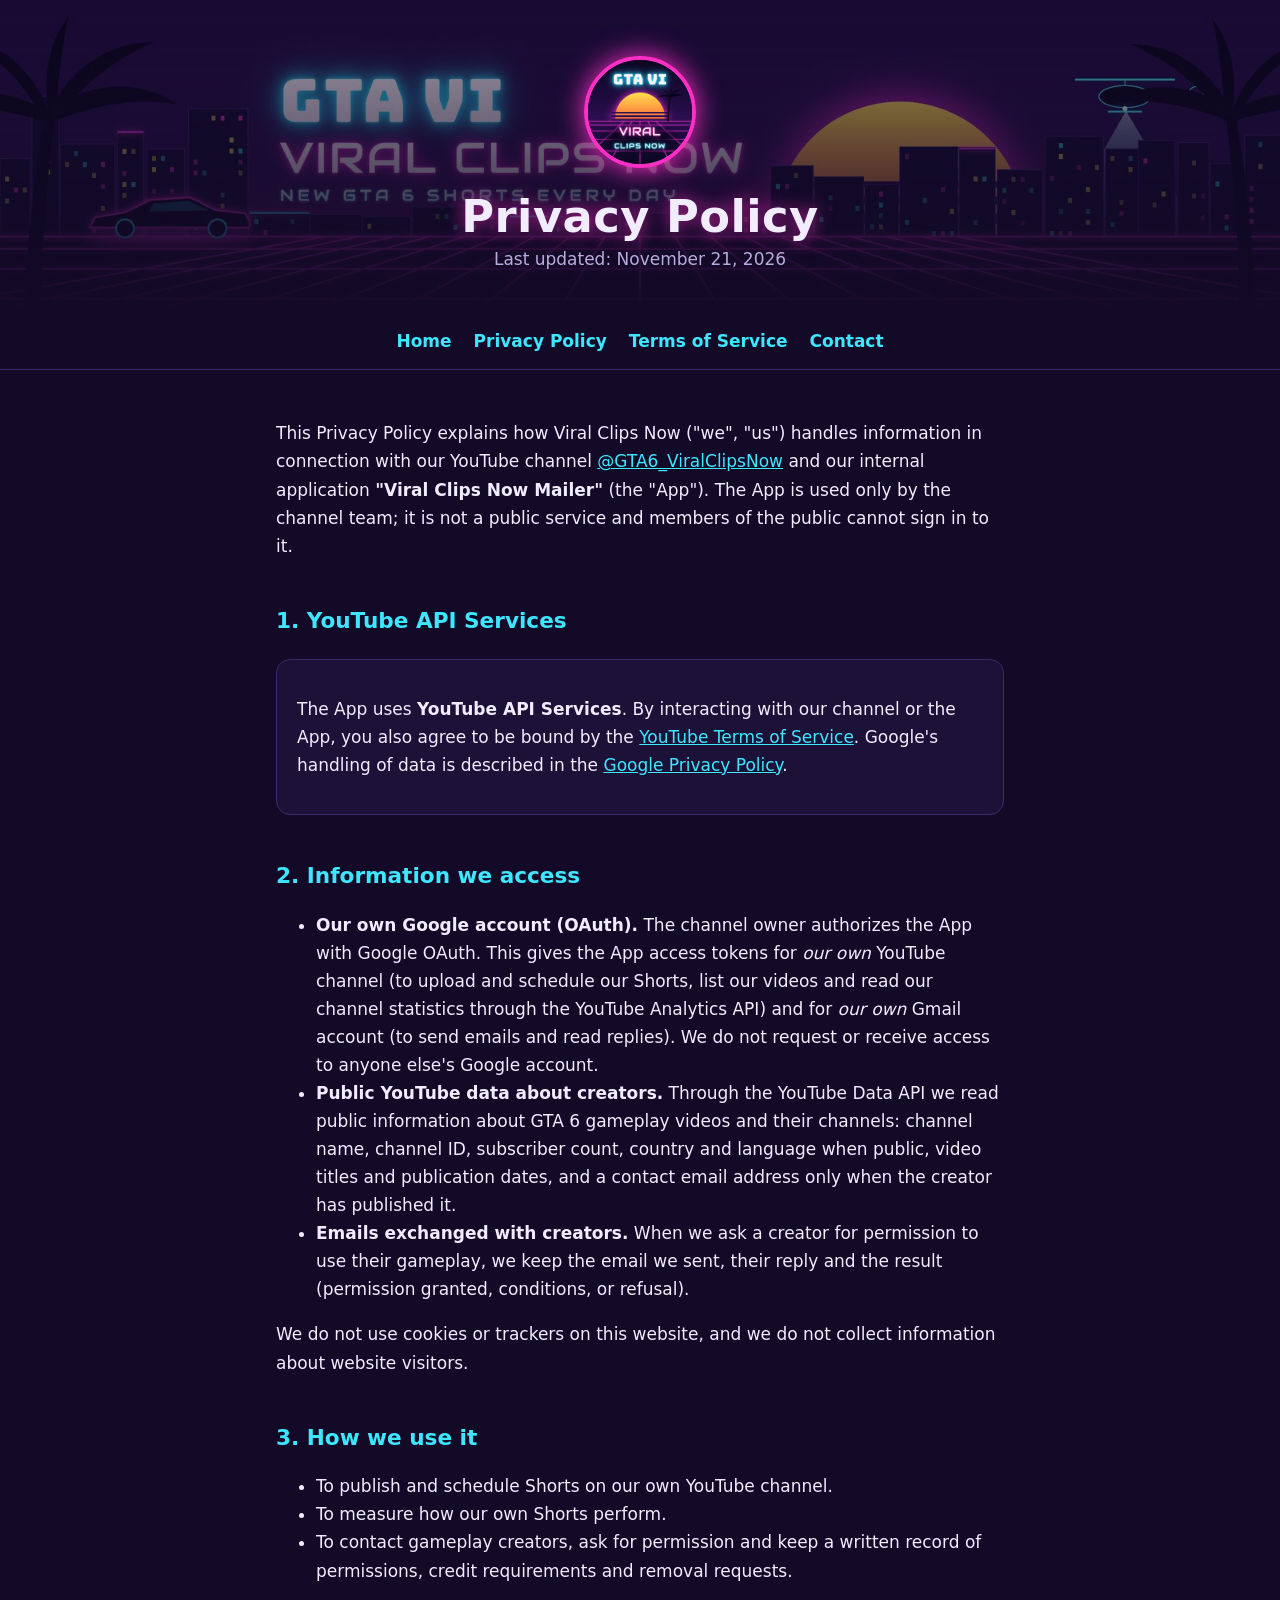
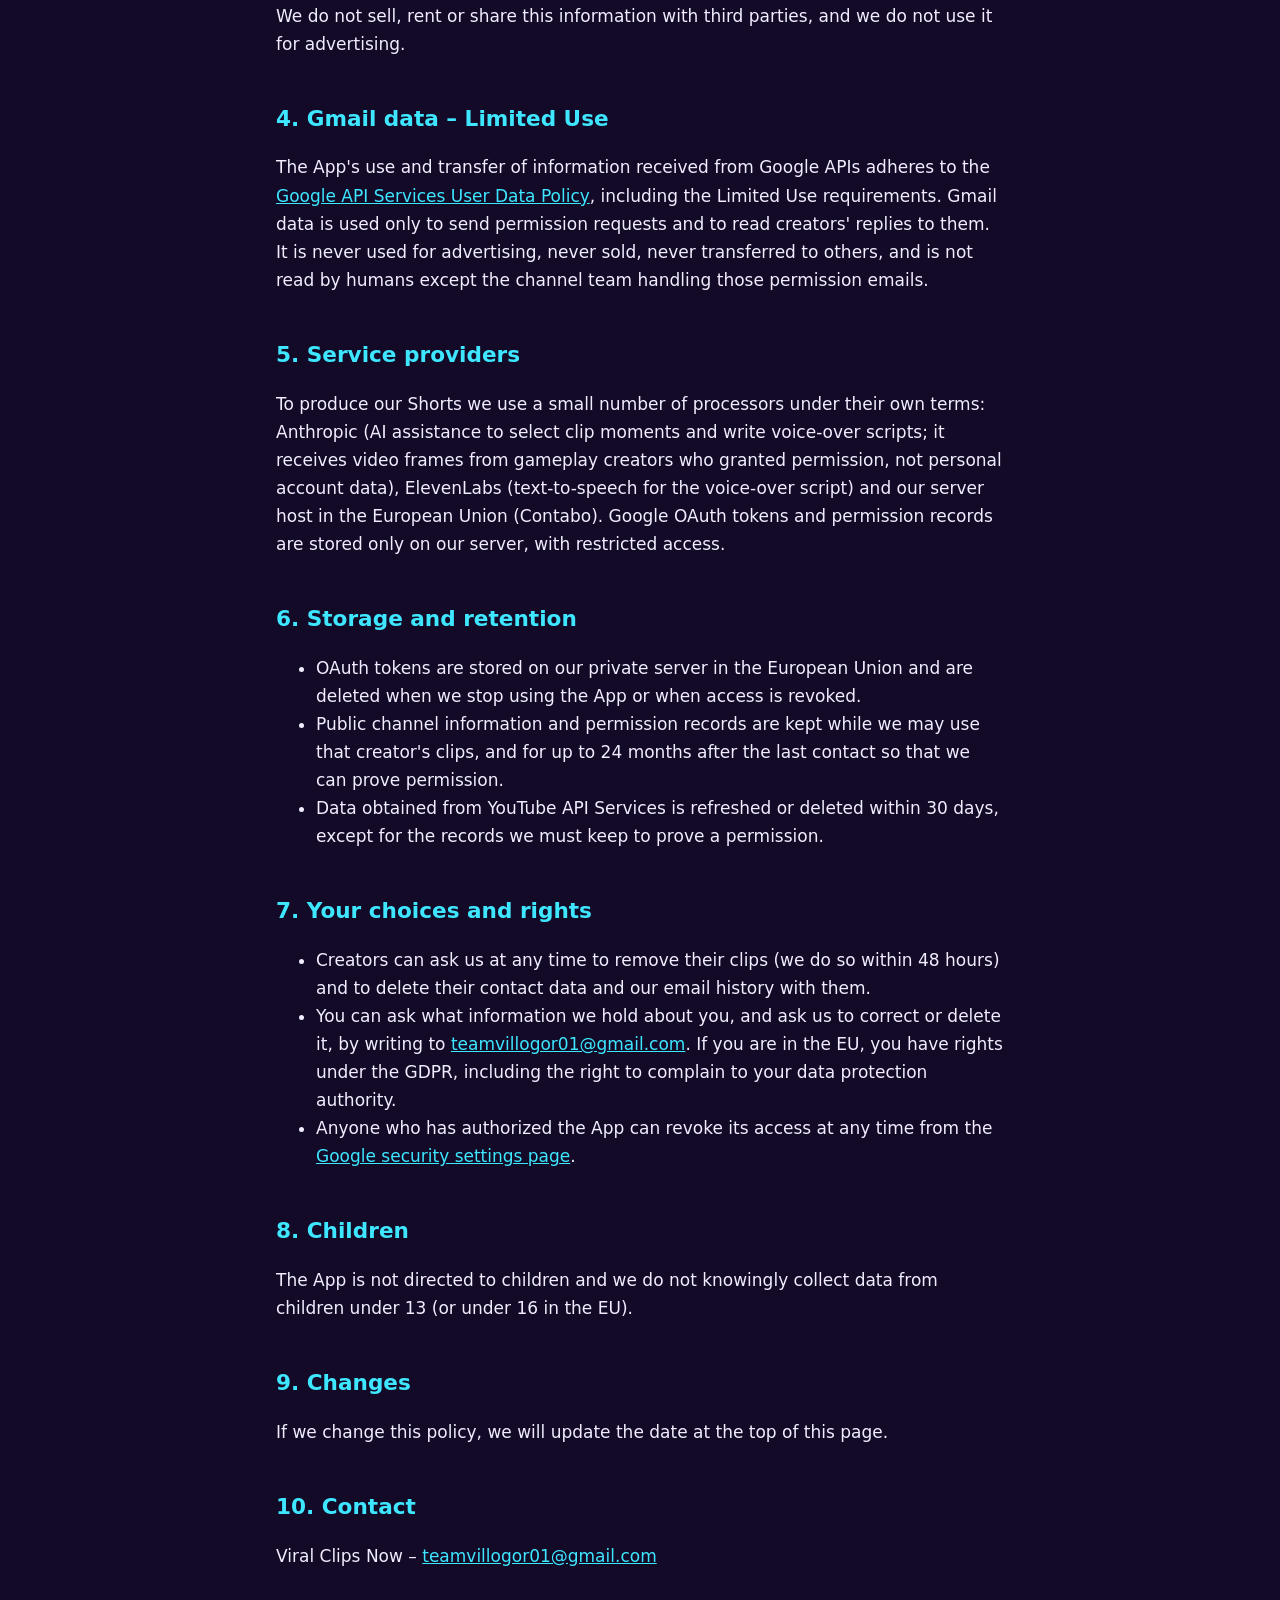
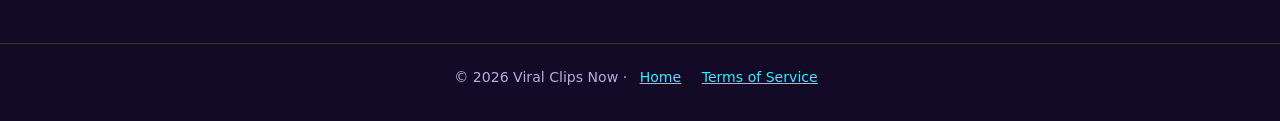
==== privacy.html @ bbd118c8 "Web de Viral Clips Now: inicio, privacidad y condiciones" ====
<!doctype html>
<html lang="en">
<head>
<meta charset="utf-8">
<meta name="viewport" content="width=device-width, initial-scale=1">
<title>Privacy Policy – Viral Clips Now</title>
<meta name="description" content="Privacy Policy of Viral Clips Now and its internal tool, Viral Clips Now Mailer.">
<link rel="icon" href="favicon.png">
<link rel="stylesheet" href="estilo.css">
</head>
<body>
<header class="cab">
  <img src="logo.jpg" alt="Viral Clips Now logo">
  <h1>Privacy Policy</h1>
  <p>Last updated: November 21, 2026</p>
</header>
<nav>
  <a href="index.html">Home</a>
  <a href="privacy.html">Privacy Policy</a>
  <a href="terms.html">Terms of Service</a>
  <a href="index.html#contact">Contact</a>
</nav>
<main>
  <p>This Privacy Policy explains how Viral Clips Now ("we", "us") handles information in connection with our YouTube channel <a href="https://www.youtube.com/@GTA6_ViralClipsNow">@GTA6_ViralClipsNow</a> and our internal application <strong>"Viral Clips Now Mailer"</strong> (the "App"). The App is used only by the channel team; it is not a public service and members of the public cannot sign in to it.</p>

  <h2>1. YouTube API Services</h2>
  <div class="caja">
    <p>The App uses <strong>YouTube API Services</strong>. By interacting with our channel or the App, you also agree to be bound by the <a href="https://www.youtube.com/t/terms">YouTube Terms of Service</a>. Google's handling of data is described in the <a href="https://policies.google.com/privacy">Google Privacy Policy</a>.</p>
  </div>

  <h2>2. Information we access</h2>
  <ul>
    <li><strong>Our own Google account (OAuth).</strong> The channel owner authorizes the App with Google OAuth. This gives the App access tokens for <em>our own</em> YouTube channel (to upload and schedule our Shorts, list our videos and read our channel statistics through the YouTube Analytics API) and for <em>our own</em> Gmail account (to send emails and read replies). We do not request or receive access to anyone else's Google account.</li>
    <li><strong>Public YouTube data about creators.</strong> Through the YouTube Data API we read public information about GTA 6 gameplay videos and their channels: channel name, channel ID, subscriber count, country and language when public, video titles and publication dates, and a contact email address only when the creator has published it.</li>
    <li><strong>Emails exchanged with creators.</strong> When we ask a creator for permission to use their gameplay, we keep the email we sent, their reply and the result (permission granted, conditions, or refusal).</li>
  </ul>
  <p>We do not use cookies or trackers on this website, and we do not collect information about website visitors.</p>

  <h2>3. How we use it</h2>
  <ul>
    <li>To publish and schedule Shorts on our own YouTube channel.</li>
    <li>To measure how our own Shorts perform.</li>
    <li>To contact gameplay creators, ask for permission and keep a written record of permissions, credit requirements and removal requests.</li>
  </ul>
  <p>We do not sell, rent or share this information with third parties, and we do not use it for advertising.</p>

  <h2>4. Gmail data – Limited Use</h2>
  <p>The App's use and transfer of information received from Google APIs adheres to the <a href="https://developers.google.com/terms/api-services-user-data-policy">Google API Services User Data Policy</a>, including the Limited Use requirements. Gmail data is used only to send permission requests and to read creators' replies to them. It is never used for advertising, never sold, never transferred to others, and is not read by humans except the channel team handling those permission emails.</p>

  <h2>5. Service providers</h2>
  <p>To produce our Shorts we use a small number of processors under their own terms: Anthropic (AI assistance to select clip moments and write voice-over scripts; it receives video frames from gameplay creators who granted permission, not personal account data), ElevenLabs (text-to-speech for the voice-over script) and our server host in the European Union (Contabo). Google OAuth tokens and permission records are stored only on our server, with restricted access.</p>

  <h2>6. Storage and retention</h2>
  <ul>
    <li>OAuth tokens are stored on our private server in the European Union and are deleted when we stop using the App or when access is revoked.</li>
    <li>Public channel information and permission records are kept while we may use that creator's clips, and for up to 24 months after the last contact so that we can prove permission.</li>
    <li>Data obtained from YouTube API Services is refreshed or deleted within 30 days, except for the records we must keep to prove a permission.</li>
  </ul>

  <h2>7. Your choices and rights</h2>
  <ul>
    <li>Creators can ask us at any time to remove their clips (we do so within 48 hours) and to delete their contact data and our email history with them.</li>
    <li>You can ask what information we hold about you, and ask us to correct or delete it, by writing to <a href="mailto:teamvillogor01@gmail.com">teamvillogor01@gmail.com</a>. If you are in the EU, you have rights under the GDPR, including the right to complain to your data protection authority.</li>
    <li>Anyone who has authorized the App can revoke its access at any time from the <a href="https://security.google.com/settings/security/permissions">Google security settings page</a>.</li>
  </ul>

  <h2>8. Children</h2>
  <p>The App is not directed to children and we do not knowingly collect data from children under 13 (or under 16 in the EU).</p>

  <h2>9. Changes</h2>
  <p>If we change this policy, we will update the date at the top of this page.</p>

  <h2>10. Contact</h2>
  <p>Viral Clips Now – <a href="mailto:teamvillogor01@gmail.com">teamvillogor01@gmail.com</a></p>
</main>
<footer>
  © 2026 Viral Clips Now ·
  <a href="index.html">Home</a>
  <a href="terms.html">Terms of Service</a>
</footer>
</body>
</html>
---- estilo.css ----
:root {
  --fondo: #120a26;
  --panel: #1c1238;
  --linea: #3b2a6b;
  --texto: #f1ecff;
  --tenue: #b8acdf;
  --rosa: #ff2ec4;
  --turquesa: #3ee6ff;
}
* { box-sizing: border-box; }
html { -webkit-text-size-adjust: 100%; }
body {
  margin: 0;
  background: var(--fondo);
  color: var(--texto);
  font: 17px/1.65 system-ui, -apple-system, "Segoe UI", Roboto, sans-serif;
}
a { color: var(--turquesa); }
a:hover { color: var(--rosa); }
.cab {
  background: linear-gradient(180deg, rgba(18,10,38,.35), var(--fondo)), url("banner.jpg") center / cover no-repeat;
  padding: 56px 16px 40px;
  text-align: center;
}
.cab img { width: 112px; height: 112px; border-radius: 50%; border: 4px solid var(--rosa); box-shadow: 0 0 28px var(--rosa); }
.cab h1 { margin: 16px 0 4px; font-size: clamp(1.9rem, 6vw, 2.8rem); line-height: 1.1; letter-spacing: .01em; text-shadow: 0 0 18px rgba(255,46,196,.7); }
.cab p { margin: 0; color: var(--tenue); }
nav { display: flex; justify-content: center; flex-wrap: wrap; gap: 8px 22px; padding: 14px 16px; border-bottom: 1px solid var(--linea); }
nav a { text-decoration: none; font-weight: 600; }
main { max-width: 760px; margin: 0 auto; padding: 32px 16px 56px; }
h2 { margin: 2em 0 .4em; font-size: 1.35rem; color: var(--turquesa); }
h2:first-child { margin-top: 0; }
.caja { background: var(--panel); border: 1px solid var(--linea); border-radius: 14px; padding: 18px 20px; margin: 1.2em 0; }
.boton {
  display: inline-block; margin-top: 8px; padding: 12px 22px; border-radius: 999px; text-decoration: none; font-weight: 700;
  background: var(--rosa); color: #fff; box-shadow: 0 0 18px rgba(255,46,196,.6);
}
.boton:hover { color: #fff; filter: brightness(1.1); }
.nota { color: var(--tenue); font-size: .92rem; }
footer { border-top: 1px solid var(--linea); padding: 22px 16px 32px; text-align: center; color: var(--tenue); font-size: .88rem; }
footer a { margin: 0 8px; }
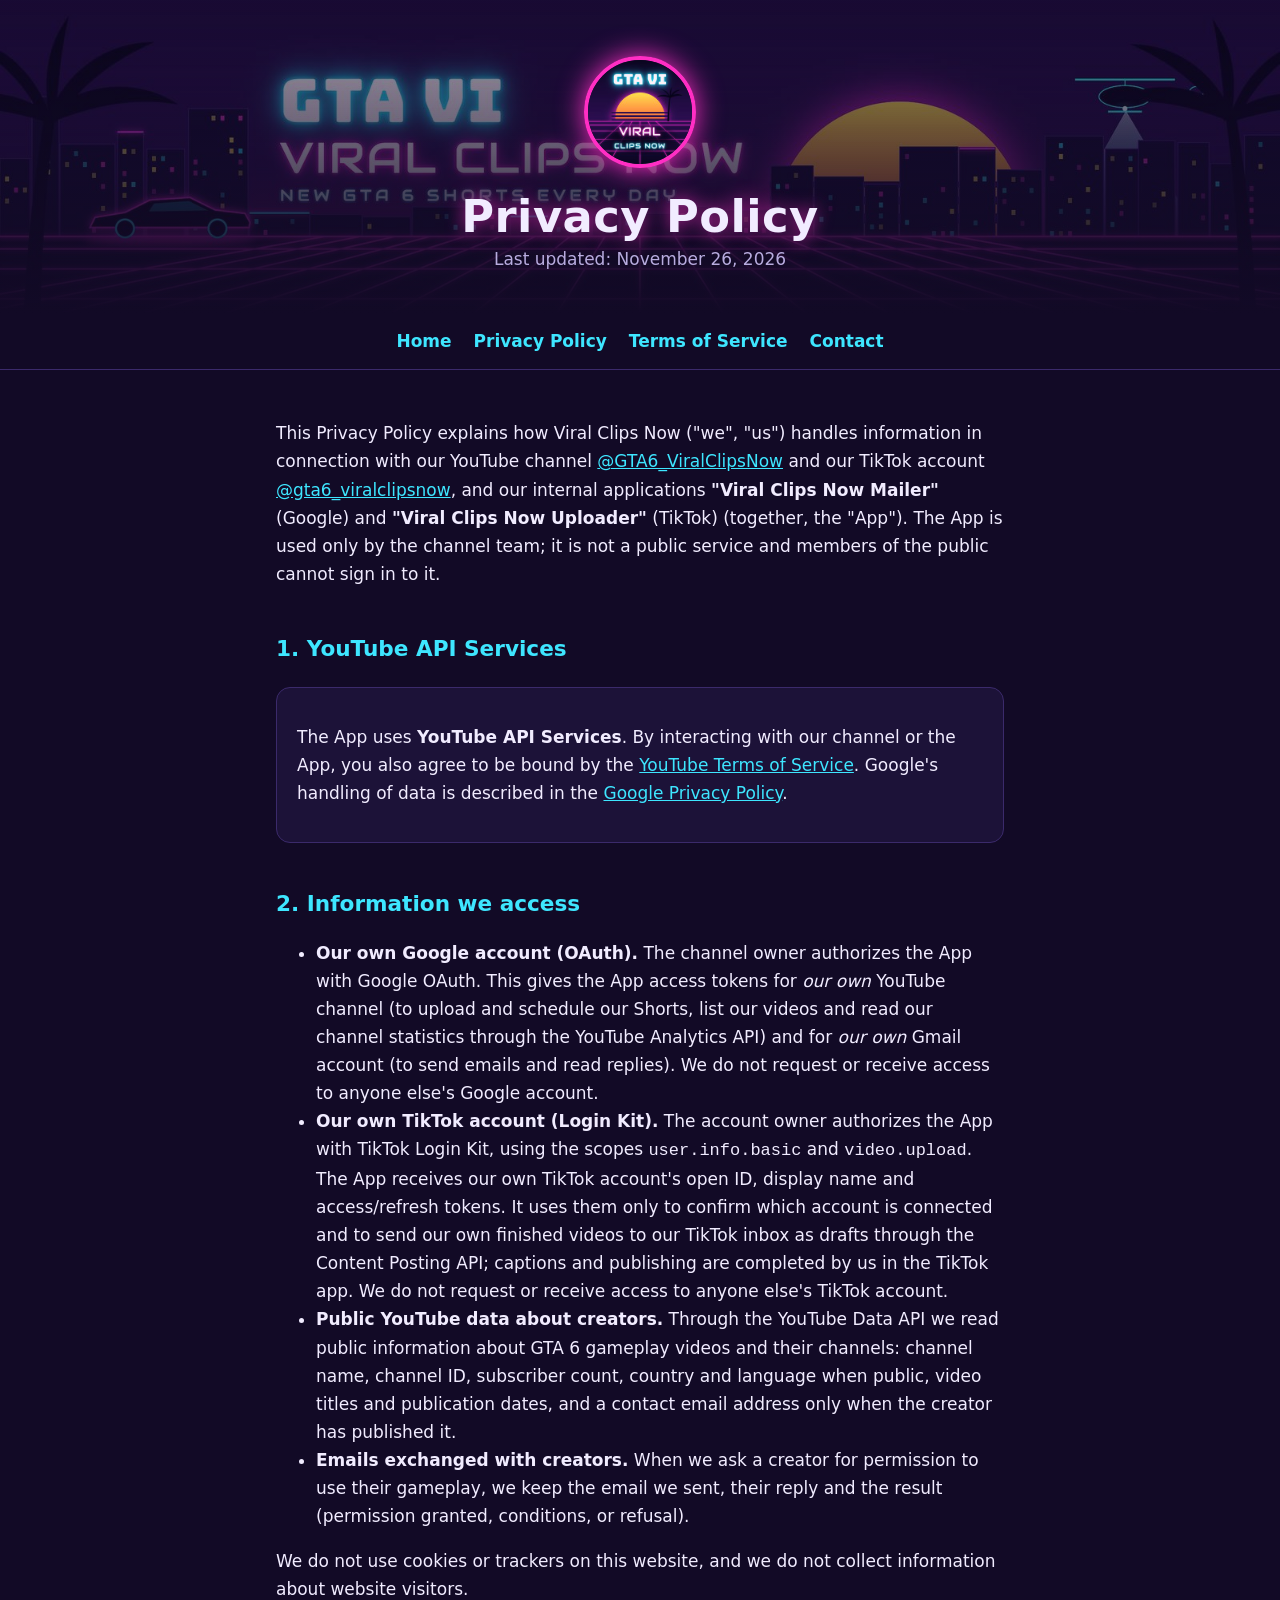
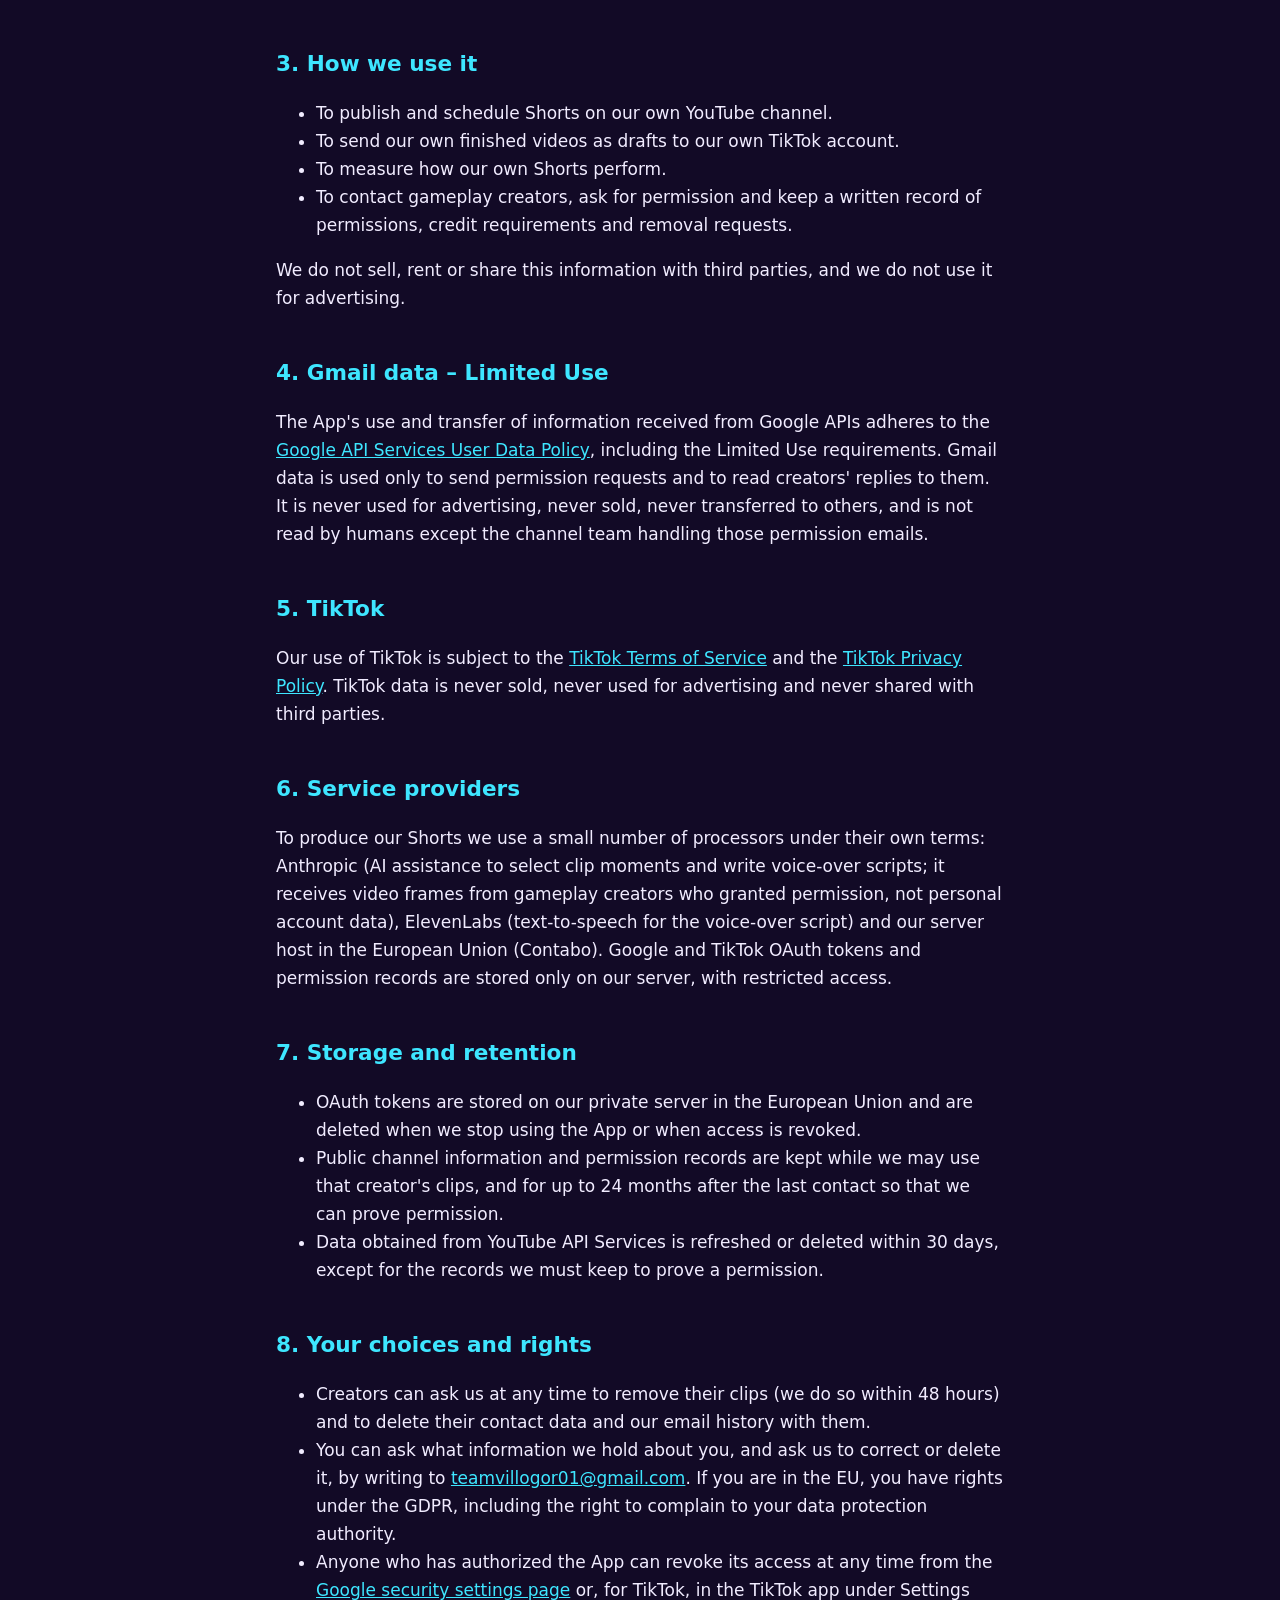
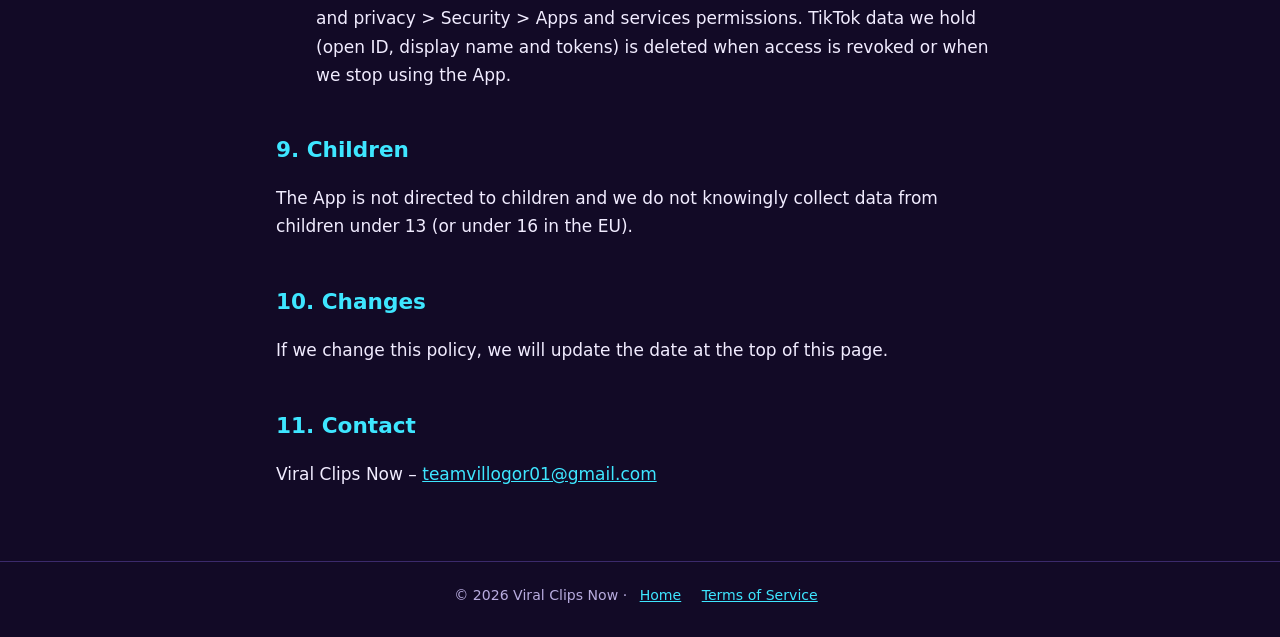
==== commit 8e6d4ddd: "Add TikTok (Viral Clips Now Uploader) to privacy policy and terms Co-Authored-By: Claude Opus 5.5 <n" ====
--- a/privacy.html
+++ b/privacy.html
@@ -12,7 +12,7 @@
 <header class="cab">
   <img src="logo.jpg" alt="Viral Clips Now logo">
   <h1>Privacy Policy</h1>
-  <p>Last updated: November 21, 2026</p>
+  <p>Last updated: November 26, 2026</p>
 </header>
 <nav>
   <a href="index.html">Home</a>
@@ -21,7 +21,7 @@
   <a href="index.html#contact">Contact</a>
 </nav>
 <main>
-  <p>This Privacy Policy explains how Viral Clips Now ("we", "us") handles information in connection with our YouTube channel <a href="https://www.youtube.com/@GTA6_ViralClipsNow">@GTA6_ViralClipsNow</a> and our internal application <strong>"Viral Clips Now Mailer"</strong> (the "App"). The App is used only by the channel team; it is not a public service and members of the public cannot sign in to it.</p>
+  <p>This Privacy Policy explains how Viral Clips Now ("we", "us") handles information in connection with our YouTube channel <a href="https://www.youtube.com/@GTA6_ViralClipsNow">@GTA6_ViralClipsNow</a> and our TikTok account <a href="https://www.tiktok.com/@gta6_viralclipsnow">@gta6_viralclipsnow</a>, and our internal applications <strong>"Viral Clips Now Mailer"</strong> (Google) and <strong>"Viral Clips Now Uploader"</strong> (TikTok) (together, the "App"). The App is used only by the channel team; it is not a public service and members of the public cannot sign in to it.</p>
 
   <h2>1. YouTube API Services</h2>
   <div class="caja">
@@ -31,6 +31,7 @@
   <h2>2. Information we access</h2>
   <ul>
     <li><strong>Our own Google account (OAuth).</strong> The channel owner authorizes the App with Google OAuth. This gives the App access tokens for <em>our own</em> YouTube channel (to upload and schedule our Shorts, list our videos and read our channel statistics through the YouTube Analytics API) and for <em>our own</em> Gmail account (to send emails and read replies). We do not request or receive access to anyone else's Google account.</li>
+    <li><strong>Our own TikTok account (Login Kit).</strong> The account owner authorizes the App with TikTok Login Kit, using the scopes <code>user.info.basic</code> and <code>video.upload</code>. The App receives our own TikTok account's open ID, display name and access/refresh tokens. It uses them only to confirm which account is connected and to send our own finished videos to our TikTok inbox as drafts through the Content Posting API; captions and publishing are completed by us in the TikTok app. We do not request or receive access to anyone else's TikTok account.</li>
     <li><strong>Public YouTube data about creators.</strong> Through the YouTube Data API we read public information about GTA 6 gameplay videos and their channels: channel name, channel ID, subscriber count, country and language when public, video titles and publication dates, and a contact email address only when the creator has published it.</li>
     <li><strong>Emails exchanged with creators.</strong> When we ask a creator for permission to use their gameplay, we keep the email we sent, their reply and the result (permission granted, conditions, or refusal).</li>
   </ul>
@@ -39,6 +40,7 @@
   <h2>3. How we use it</h2>
   <ul>
     <li>To publish and schedule Shorts on our own YouTube channel.</li>
+    <li>To send our own finished videos as drafts to our own TikTok account.</li>
     <li>To measure how our own Shorts perform.</li>
     <li>To contact gameplay creators, ask for permission and keep a written record of permissions, credit requirements and removal requests.</li>
   </ul>
@@ -47,30 +49,33 @@
   <h2>4. Gmail data – Limited Use</h2>
   <p>The App's use and transfer of information received from Google APIs adheres to the <a href="https://developers.google.com/terms/api-services-user-data-policy">Google API Services User Data Policy</a>, including the Limited Use requirements. Gmail data is used only to send permission requests and to read creators' replies to them. It is never used for advertising, never sold, never transferred to others, and is not read by humans except the channel team handling those permission emails.</p>
 
-  <h2>5. Service providers</h2>
-  <p>To produce our Shorts we use a small number of processors under their own terms: Anthropic (AI assistance to select clip moments and write voice-over scripts; it receives video frames from gameplay creators who granted permission, not personal account data), ElevenLabs (text-to-speech for the voice-over script) and our server host in the European Union (Contabo). Google OAuth tokens and permission records are stored only on our server, with restricted access.</p>
+  <h2>5. TikTok</h2>
+  <p>Our use of TikTok is subject to the <a href="https://www.tiktok.com/legal/terms-of-service">TikTok Terms of Service</a> and the <a href="https://www.tiktok.com/legal/privacy-policy">TikTok Privacy Policy</a>. TikTok data is never sold, never used for advertising and never shared with third parties.</p>
 
-  <h2>6. Storage and retention</h2>
+  <h2>6. Service providers</h2>
+  <p>To produce our Shorts we use a small number of processors under their own terms: Anthropic (AI assistance to select clip moments and write voice-over scripts; it receives video frames from gameplay creators who granted permission, not personal account data), ElevenLabs (text-to-speech for the voice-over script) and our server host in the European Union (Contabo). Google and TikTok OAuth tokens and permission records are stored only on our server, with restricted access.</p>
+
+  <h2>7. Storage and retention</h2>
   <ul>
     <li>OAuth tokens are stored on our private server in the European Union and are deleted when we stop using the App or when access is revoked.</li>
     <li>Public channel information and permission records are kept while we may use that creator's clips, and for up to 24 months after the last contact so that we can prove permission.</li>
     <li>Data obtained from YouTube API Services is refreshed or deleted within 30 days, except for the records we must keep to prove a permission.</li>
   </ul>
 
-  <h2>7. Your choices and rights</h2>
+  <h2>8. Your choices and rights</h2>
   <ul>
     <li>Creators can ask us at any time to remove their clips (we do so within 48 hours) and to delete their contact data and our email history with them.</li>
     <li>You can ask what information we hold about you, and ask us to correct or delete it, by writing to <a href="mailto:teamvillogor01@gmail.com">teamvillogor01@gmail.com</a>. If you are in the EU, you have rights under the GDPR, including the right to complain to your data protection authority.</li>
-    <li>Anyone who has authorized the App can revoke its access at any time from the <a href="https://security.google.com/settings/security/permissions">Google security settings page</a>.</li>
+    <li>Anyone who has authorized the App can revoke its access at any time from the <a href="https://security.google.com/settings/security/permissions">Google security settings page</a> or, for TikTok, in the TikTok app under Settings and privacy &gt; Security &gt; Apps and services permissions. TikTok data we hold (open ID, display name and tokens) is deleted when access is revoked or when we stop using the App.</li>
   </ul>
 
-  <h2>8. Children</h2>
+  <h2>9. Children</h2>
   <p>The App is not directed to children and we do not knowingly collect data from children under 13 (or under 16 in the EU).</p>
 
-  <h2>9. Changes</h2>
+  <h2>10. Changes</h2>
   <p>If we change this policy, we will update the date at the top of this page.</p>
 
-  <h2>10. Contact</h2>
+  <h2>11. Contact</h2>
   <p>Viral Clips Now – <a href="mailto:teamvillogor01@gmail.com">teamvillogor01@gmail.com</a></p>
 </main>
 <footer>
--- a/estilo.css
+++ b/estilo.css
@@ -39,3 +39,8 @@
 .nota { color: var(--tenue); font-size: .92rem; }
 footer { border-top: 1px solid var(--linea); padding: 22px 16px 32px; text-align: center; color: var(--tenue); font-size: .88rem; }
 footer a { margin: 0 8px; }
+.yt { display: flex; gap: 16px; align-items: center; background: #fff; color: #0f0f0f; border-radius: 14px; padding: 16px 18px; margin: 0 0 28px; }
+.yt strong { font-size: 1.05rem; }
+.yt p { margin: 4px 0 0; font-size: .95rem; line-height: 1.5; }
+.yt a { color: #065fd4; font-weight: 600; }
+.yt svg { flex: none; }
